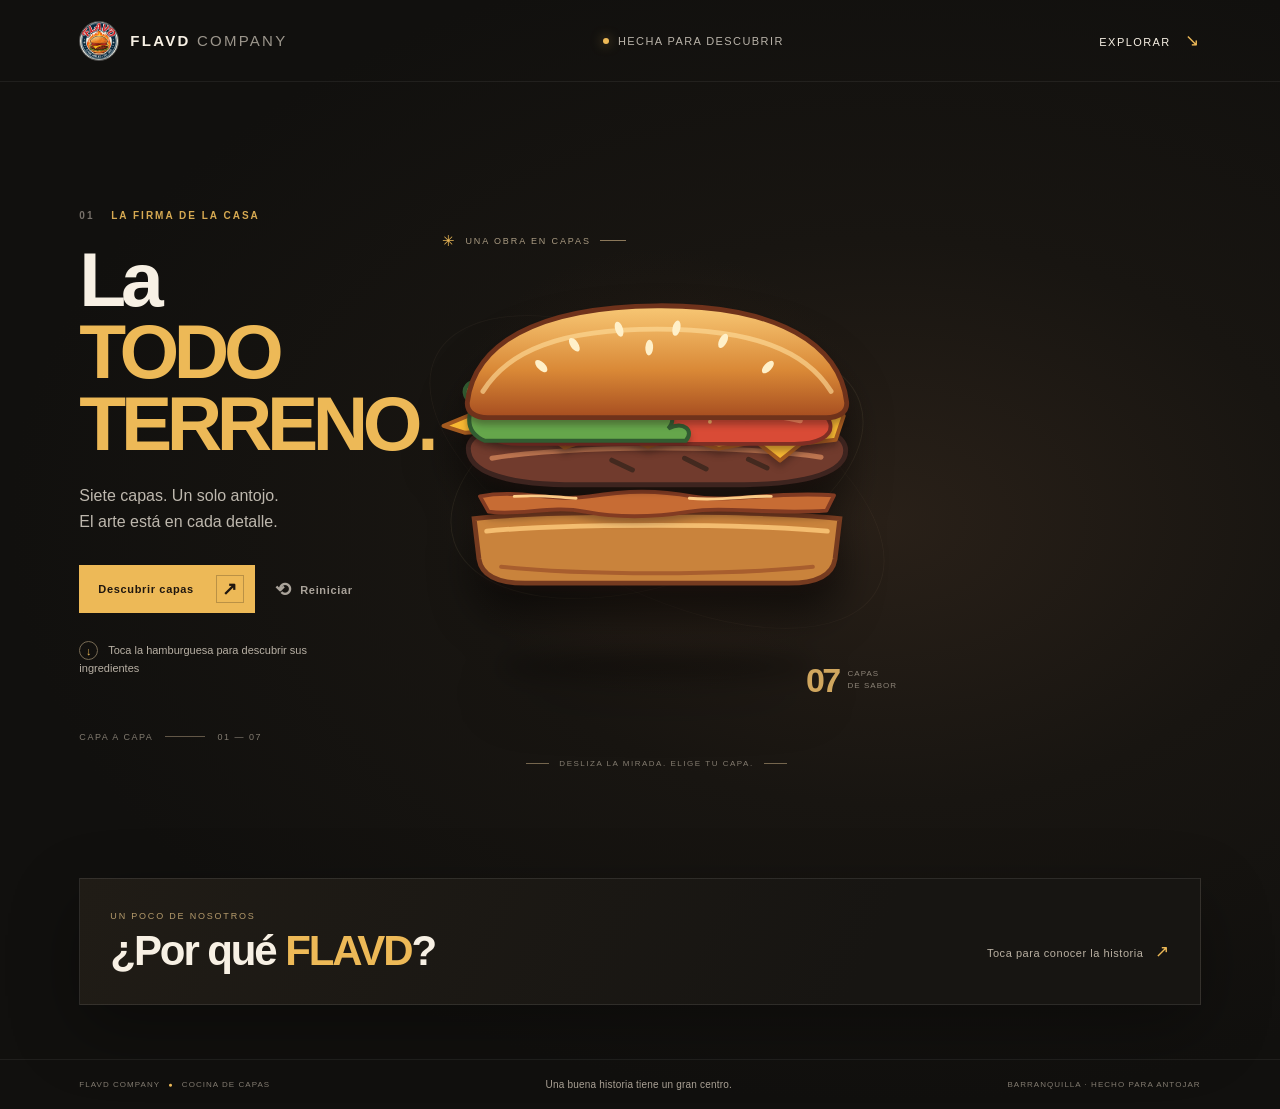
==== index.html @ 59d3747c "first commit" ====
<!doctype html>
<html lang="es">
<head>
  <meta charset="utf-8">
  <meta name="viewport" content="width=device-width, initial-scale=1">
  <meta name="theme-color" content="#11100e">
  <meta name="description" content="Descubre capa por capa La Todo Terreno de FLAVD Company.">
  <title>La Todo Terreno — FLAVD Company</title>
  <link rel="icon" type="image/svg+xml" href="assets/icons/favicon.svg">
  <link rel="stylesheet" href="css/styles.css">
  <script src="js/data.js" defer></script>
  <script src="js/app.js" defer></script>
</head>
<body>
  <header class="site-header">
    <a class="brand" href="./" aria-label="FLAVD Company, inicio"><img class="brand__logo" src="assets/images/logo-gaby.jpg" alt=""><span>FLAVD<span class="brand__light"> COMPANY</span></span></a>
    <div class="header-note"><span class="header-note__dot"></span> Hecha para descubrir</div>
    <a class="header-link" href="#experiencia">Explorar <span aria-hidden="true">↘</span></a>
  </header>

  <main id="experiencia" class="hero">
    <section class="hero__copy" aria-labelledby="hero-title">
      <p class="hero__eyebrow"><span>01</span> LA FIRMA DE LA CASA</p>
      <h1 class="hero__title" id="hero-title">La<br><em>TODO TERRENO.</em></h1>
      <p class="hero__description">Siete capas. Un solo antojo.<br>El arte está en cada detalle.</p>
      <div class="hero__actions">
        <button class="button button--primary" id="toggle-burger" type="button" aria-expanded="false" aria-controls="burger-visual">
          <span class="button__label">Descubrir capas</span><span class="button__icon" aria-hidden="true">↗</span>
        </button>
        <button class="button button--quiet" id="reset-burger" type="button"><span aria-hidden="true">⟲</span> Reiniciar</button>
      </div>
      <p class="interaction-hint" id="interaction-hint"><span class="hint-icon" aria-hidden="true">↓</span> Toca la hamburguesa para descubrir sus ingredientes</p>
      <div class="hero__index"><span>CAPA A CAPA</span><span class="hero__index-line"></span><span>01 — 07</span></div>
    </section>

    <section class="burger-stage" aria-label="Hamburguesa interactiva">
      <div class="stage-orbit stage-orbit--one"></div><div class="stage-orbit stage-orbit--two"></div>
      <div class="stage-label"><span class="stage-label__spark">✳</span> UNA OBRA EN CAPAS <span class="stage-label__rule"></span></div>
      <div class="burger" id="burger-visual" aria-label="La Todo Terreno, ilustración por capas">
        <button class="burger__ingredient burger__ingredient--top-bun" data-ingredient="top-bun" type="button" aria-label="Tapa de pan brioche" aria-pressed="false">
          <svg viewBox="0 0 420 124" role="img" aria-hidden="true"><defs><linearGradient id="bunTop" x2="0" y2="1"><stop stop-color="#f8c875"/><stop offset=".58" stop-color="#d98836"/><stop offset="1" stop-color="#a64d20"/></linearGradient></defs><path d="M15 106C22 48 83 8 210 7s188 41 195 99c1 11-9 16-21 16H36c-12 0-22-5-21-16Z" fill="url(#bunTop)" stroke="#6f321b" stroke-width="5"/><path d="M31 95c26-42 80-64 179-64s153 22 179 64" fill="none" stroke="#ffdd9b" stroke-opacity=".62" stroke-width="5" stroke-linecap="round"/><g fill="#fff0c9"><ellipse cx="125" cy="47" rx="4" ry="8" transform="rotate(-34 125 47)"/><ellipse cx="171" cy="31" rx="4" ry="8" transform="rotate(-18 171 31)"/><ellipse cx="230" cy="30" rx="4" ry="8" transform="rotate(13 230 30)"/><ellipse cx="278" cy="43" rx="4" ry="8" transform="rotate(27 278 43)"/><ellipse cx="91" cy="69" rx="4" ry="8" transform="rotate(-45 91 69)"/><ellipse cx="324" cy="70" rx="4" ry="8" transform="rotate(43 324 70)"/><ellipse cx="202" cy="50" rx="4" ry="8" transform="rotate(3 202 50)"/></g></svg>
        </button>
        <button class="burger__ingredient burger__ingredient--lettuce" data-ingredient="lettuce" type="button" aria-label="Lechuga" aria-pressed="false"><svg viewBox="0 0 420 66" aria-hidden="true"><path d="M27 39c-12-12 0-25 14-17 0-17 20-20 25-4 10-17 28-12 29 2 14-16 31-7 28 7 17-15 33-5 26 9 15-14 32-7 27 7 18-14 32-3 24 11 18-12 32-1 21 11 15-8 26 2 17 12H42c-12-5-17-13-15-25Z" fill="#65a64b" stroke="#315c31" stroke-width="4"/><path d="M41 42c65-7 130-7 195 0 50 5 93 4 139-2" fill="none" stroke="#b0d878" stroke-width="4" stroke-linecap="round"/></svg></button>
        <button class="burger__ingredient burger__ingredient--tomato" data-ingredient="tomato" type="button" aria-label="Tomate rojo" aria-pressed="false"><svg viewBox="0 0 420 60" aria-hidden="true"><path d="M30 35c4-20 61-27 180-27s176 7 180 27c3 14-15 21-37 21H67c-22 0-40-7-37-21Z" fill="#d94b36" stroke="#7f2e24" stroke-width="4"/><path d="M61 32c45-10 99-13 149-13s104 3 149 13" fill="none" stroke="#ff8c61" stroke-width="5" stroke-linecap="round"/><g fill="#f8b469"><circle cx="145" cy="32" r="2"/><circle cx="205" cy="28" r="2"/><circle cx="265" cy="33" r="2"/></g></svg></button>
        <button class="burger__ingredient burger__ingredient--cheese" data-ingredient="cheese" type="button" aria-label="Queso mozzarella" aria-pressed="false"><svg viewBox="0 0 420 65" aria-hidden="true"><path d="M22 15c58-9 112-9 171-3l23 17 22-18c63-5 116-3 160 5l-8 24-35 4-21 17-24-19-38 7-40-12-31 10-36-15-48 16-28-20-72 5-22-7Z" fill="#f7b832" stroke="#a45a1f" stroke-width="4" stroke-linejoin="round"/><path d="M41 19c72-7 121-5 157 1" fill="none" stroke="#ffe17b" stroke-width="4" stroke-linecap="round"/></svg></button>
        <button class="burger__ingredient burger__ingredient--patty" data-ingredient="patty" type="button" aria-label="Carne molida a la plancha" aria-pressed="false"><svg viewBox="0 0 420 78" aria-hidden="true"><path d="M18 36c0-18 39-29 105-30l181 1c63 1 98 12 98 31 0 22-37 34-103 35H116C53 72 18 59 18 36Z" fill="#713b2d" stroke="#3d241f" stroke-width="5"/><path d="M46 27c75-15 246-16 326 0M42 46c83-13 249-14 335-1" fill="none" stroke="#bd7550" stroke-width="5" stroke-linecap="round"/><path d="m142 17 24 13m39-15 23 13m42-9 22 13m-128 16 21 10m53-12 22 11m43-10 19 9" stroke="#43291f" stroke-width="5" stroke-linecap="round"/></svg></button>
        <button class="burger__ingredient burger__ingredient--sauce" data-ingredient="sauce" type="button" aria-label="Salsa especial de la casa" aria-pressed="false"><svg viewBox="0 0 420 37" aria-hidden="true"><path d="M24 13c42-8 76 6 115 0s70-7 108 0 89-6 149-1l-8 16c-64 4-107-5-144 1s-74 7-110 0-69 5-101 0Z" fill="#c76c34" stroke="#823b22" stroke-width="4" stroke-linejoin="round"/><path d="M60 13c30-2 45 1 65 2m119 0c34 3 61-3 86-2" fill="none" stroke="#ffd08a" stroke-width="3" stroke-linecap="round"/></svg></button>
        <button class="burger__ingredient burger__ingredient--bottom-bun" data-ingredient="bottom-bun" type="button" aria-label="Base de pan brioche" aria-pressed="false"><svg viewBox="0 0 420 83" aria-hidden="true"><path d="M20 9c77-9 300-9 380 0l-5 42c-3 19-23 25-48 25H73c-25 0-45-6-48-25Z" fill="#c9833c" stroke="#763b20" stroke-width="5"/><path d="M33 22c82-8 270-8 354 0" fill="none" stroke="#f4bd70" stroke-width="5" stroke-linecap="round"/><path d="M48 59c84 9 237 9 324 0" fill="none" stroke="#a85e2e" stroke-width="4" stroke-linecap="round"/></svg></button>
      </div>
      <div class="stage-caption"><span class="stage-caption__line"></span><span>DESLIZA LA MIRADA. ELIGE TU CAPA.</span><span class="stage-caption__line"></span></div>
      <div class="layer-count"><span class="layer-count__number">07</span><span>CAPAS<br>DE SABOR</span></div>
    </section>

    <aside class="ingredient-panel" id="ingredient-panel" aria-labelledby="panel-title" aria-live="polite" hidden>
      <div class="ingredient-panel__top"><span class="ingredient-panel__tag"><span></span> DETALLE DE CAPA</span><button class="ingredient-panel__close" id="close-panel" type="button" aria-label="Cerrar ficha">×</button></div>
      <p class="ingredient-panel__number" id="panel-number">01 / 07</p>
      <h2 class="ingredient-panel__title" id="panel-title"></h2>
      <p class="ingredient-panel__description" id="panel-description"></p>
      <dl class="ingredient-panel__details"><div><dt>Sabor</dt><dd id="panel-flavor"></dd></div><div><dt>Textura</dt><dd id="panel-texture"></dd></div><div><dt>Su papel</dt><dd id="panel-role"></dd></div></dl>
      <div class="ingredient-panel__fact"><span class="fact-star" aria-hidden="true">✳</span><p id="panel-fact"></p></div>
    </aside>
  </main>
  <section class="brand-story" aria-labelledby="brand-story-title">
    <details class="brand-story__card">
      <summary class="brand-story__summary">
        <span class="brand-story__eyebrow">UN POCO DE NOSOTROS</span>
        <span class="brand-story__question" id="brand-story-title">¿Por qué <em>FLAVD</em>?</span>
        <span class="brand-story__teaser">Toca para conocer la historia <span aria-hidden="true">↗</span></span>
      </summary>
      <div class="brand-story__content">
        <div class="brand-story__intro">
          <p class="brand-story__stamp">F · L · A · V · D</p>
          <h2>Un nombre hecho<br><em>por nosotros.</em></h2>
          <p>FLAVD reúne las iniciales de quienes pusimos manos, ideas y corazón en este proyecto. Hecho con amor y entusiasmo, capa a capa.</p>
        </div>
        <ol class="brand-story__members" aria-label="Integrantes de FLAVD">
          <!-- Reemplaza “Nombre del integrante” por el nombre de cada persona. -->
          <li><span class="brand-story__initial">F</span><span class="brand-story__member-name">Fonseca Valery</span></li>
          <li><span class="brand-story__initial">L</span><span class="brand-story__member-name">Lanza Juliana</span></li>
          <li><span class="brand-story__initial">A</span><span class="brand-story__member-name">Andrade Gabriela</span></li>
          <li><span class="brand-story__initial">V</span><span class="brand-story__member-name">Vitola Valerie</span></li>
          <li><span class="brand-story__initial">D</span><span class="brand-story__member-name">De la Rosa Daniela</span></li>
        </ol>
      </div>
    </details>
  </section>
  <footer class="site-footer"><span>FLAVD COMPANY <span class="footer-dot">●</span> COCINA DE CAPAS</span><span>Una buena historia tiene un gran centro.</span><span>BARRANQUILLA · HECHO PARA ANTOJAR</span></footer>
</body>
</html>
---- css/styles.css ----
:root {
  color-scheme:dark;
  --ink:#f7f0e4;
  --muted:#a7a098;
  --gold:#edb957;
  --orange:#dc713e;
  --bg:#11100e;
  --panel:#1a1916;
  --line:#34312c;
  --sans:'DM Sans',Arial,sans-serif;
  --display:'Manrope','Arial Black',sans-serif;
  --shadow:0 24px 70px #0008
}
* {
  box-sizing:border-box
}
html {
  scroll-behavior:smooth
}
body {
  margin:0;
  min-width:320px;
  background:radial-gradient(ellipse at 69% 47%,#292018 0,#181511 34%,var(--bg) 70%);
  color:var(--ink);
  font-family:var(--sans);
  min-height:100vh;
  overflow-x:hidden
}
.site-header {
  height:82px;
  padding:0 6.2vw;
  display:flex;
  align-items:center;
  justify-content:space-between;
  border-bottom:1px solid #ffffff10;
  position:relative;
  z-index:4
}
.brand {
  display:flex;
  align-items:center;
  gap:11px;
  color:var(--ink);
  font:800 15px var(--display);
  letter-spacing:.15em;
  text-decoration:none
}
.brand__logo {
  display:block;
  flex:0 0 40px;
  width:40px;
  height:40px;
  object-fit:cover;
  border:1px solid #fff4;
  border-radius:50%
}
.brand__light {
  color:#9c968c;
  font-weight:500
}
.header-note,.header-link {
  font-size:11px;
  letter-spacing:.13em;
  text-transform:uppercase;
  color:#b9b3a9
}
.header-note {
  display:flex;
  align-items:center;
  gap:9px
}
.header-note__dot,.ingredient-panel__tag span {
  width:6px;
  height:6px;
  background:var(--gold);
  border-radius:50%;
  box-shadow:0 0 12px #edb95799
}
.header-link {
  color:var(--ink);
  text-decoration:none
}
.header-link span {
  color:var(--gold);
  font-size:17px;
  margin-left:10px
}
.hero {
  min-height:calc(100vh - 132px);
  max-width:1600px;
  margin:auto;
  padding:36px 6.2vw 24px;
  display:grid;
  grid-template-columns:minmax(260px,.83fr) minmax(430px,1.45fr) minmax(260px,.72fr);
  align-items:center;
  gap:2.2vw;
  position:relative
}
.hero__copy {
  z-index:2;
  padding:8px 0 0
}
.hero__eyebrow {
  font-size:10px;
  letter-spacing:.2em;
  color:#d6a952;
  margin:0 0 22px;
  font-weight:700
}
.hero__eyebrow span {
  color:#77716a;
  margin-right:12px
}
.hero__title {
  font:800 clamp(58px,6vw,95px)/.94 var(--display);
  letter-spacing:-.07em;
  margin:0 0 23px
}
.hero__title em {
  font-style:normal;
  color:var(--gold)
}
.hero__description {
  font-size:16px;
  line-height:1.65;
  color:#beb8ae;
  margin:0 0 30px
}
.hero__actions {
  display:flex;
  align-items:center;
  gap:20px;
  flex-wrap:wrap
}
.button {
  border:0;
  cursor:pointer;
  font:700 11px var(--sans);
  letter-spacing:.06em
}
.button--primary {
  height:48px;
  padding:0 11px 0 19px;
  background:var(--gold);
  color:#20170f;
  display:flex;
  align-items:center;
  gap:22px;
  transition:background .2s,transform .2s
}
.button--primary:hover {
  background:#ffd17a;
  transform:translateY(-2px)
}
.button__icon {
  font-size:18px;
  width:28px;
  height:28px;
  border:1px solid #30241644;
  display:grid;
  place-items:center
}
.button--quiet {
  background:transparent;
  color:#aaa39a;
  padding:12px 0
}
.button--quiet span {
  font-size:19px;
  vertical-align:-2px;
  margin-right:5px
}
.button:focus-visible,.burger__ingredient:focus-visible,.ingredient-panel__close:focus-visible {
  outline:2px solid white;
  outline-offset:4px
}
.interaction-hint {
  font-size:11px;
  line-height:1.5;
  color:#b8b0a4;
  margin:28px 0 0;
  max-width:260px
}
.hint-icon {
  display:inline-grid;
  place-items:center;
  border:1px solid #776a54;
  border-radius:50%;
  width:19px;
  height:19px;
  color:var(--gold);
  margin-right:7px
}
.hero__index {
  margin-top:55px;
  display:flex;
  align-items:center;
  gap:12px;
  font-size:9px;
  letter-spacing:.17em;
  color:#827b70
}
.hero__index-line {
  height:1px;
  width:40px;
  background:#625747
}
.burger-stage {
  height:min(650px,74vh);
  min-height:450px;
  position:relative;
  display:flex;
  justify-content:center;
  align-items:center;
  isolation:isolate
}
.burger-stage:before {
  content:"";
  position:absolute;
  width:min(35vw,490px);
  height:min(35vw,490px);
  min-width:300px;
  min-height:300px;
  border-radius:50%;
  background:radial-gradient(circle,#5d321d55 0,#3c281a24 46%,transparent 71%);
  z-index:-1
}
.stage-orbit {
  position:absolute;
  border:1px solid #efd5a015;
  border-radius:50%;
  width:430px;
  height:430px;
  transform:rotate(-19deg) scaleY(.52)
}
.stage-orbit--two {
  width:500px;
  height:500px;
  transform:rotate(28deg) scaleY(.47);
  border-color:#efd5a00c
}
.stage-label {
  position:absolute;
  top:13%;
  left:8%;
  font-size:9px;
  letter-spacing:.21em;
  color:#a99a81;
  display:flex;
  align-items:center;
  gap:9px
}
.stage-label__spark {
  font-size:15px;
  color:var(--gold)
}
.stage-label__rule {
  width:26px;
  height:1px;
  background:#8b785a
}
.burger {
  width:min(100%,430px);
  height:432px;
  position:relative;
  display:flex;
  flex-direction:column;
  align-items:center;
  justify-content:flex-end;
  padding-bottom:35px;
  filter:drop-shadow(0 28px 20px #0008);
  transition:filter .5s
}
.burger:after {
  content:"";
  position:absolute;
  bottom:15px;
  width:76%;
  height:15px;
  background:#0008;
  filter:blur(12px);
  border-radius:50%;
  z-index:-1
}
.burger__ingredient {
  position:absolute;
  left:50%;
  display:block;
  padding:0;
  border:0;
  background:none;
  cursor:pointer;
  transform:translate(-50%,0);
  transition:transform .72s cubic-bezier(.2,.75,.18,1),filter .3s,opacity .5s;
  filter:drop-shadow(0 5px 3px #20130f55);
  z-index:1
}
.burger__ingredient svg {
  display:block;
  width:100%;
  height:auto;
  overflow:visible
}
.burger__ingredient:hover {
  filter:drop-shadow(0 8px 5px #0008) brightness(1.12)
}
.burger__ingredient--selected {
  filter:drop-shadow(0 0 10px #ffd878) brightness(1.1)!important;
  z-index:3
}
.burger__ingredient--top-bun {
  width:95%;
  bottom:268px;
  z-index:8
}
.burger__ingredient--lettuce {
  width:100%;
  bottom:258px;
  z-index:7
}
.burger__ingredient--tomato {
  width:94%;
  bottom:240px;
  z-index:6
}
.burger__ingredient--cheese {
  width:97%;
  bottom:223px;
  z-index:5
}
.burger__ingredient--patty {
  width:96%;
  bottom:198px;
  z-index:4
}
.burger__ingredient--sauce {
  width:93%;
  bottom:169px;
  z-index:2
}
.burger__ingredient--bottom-bun {
  width:94%;
  bottom:98px;
  z-index:1
}
.burger--exploded .burger__ingredient--top-bun {
  transform:translate(-50%,-106px) rotate(-3deg);
  transition-delay:0ms
}
.burger--exploded .burger__ingredient--lettuce {
  transform:translate(-50%,-41px) rotate(2deg);
  transition-delay:55ms
}
.burger--exploded .burger__ingredient--tomato {
  transform:translate(-50%,10px) rotate(-1deg);
  transition-delay:110ms
}
.burger--exploded .burger__ingredient--cheese {
  transform:translate(-50%,67px) rotate(2deg);
  transition-delay:165ms
}
.burger--exploded .burger__ingredient--patty {
  transform:translate(-50%,128px) rotate(-1deg);
  transition-delay:220ms
}
.burger--exploded .burger__ingredient--sauce {
  transform:translate(-50%,147px) rotate(-1deg);
  transition-delay:275ms
}
.burger--exploded .burger__ingredient--bottom-bun {
  transform:translate(-50%,172px) rotate(2deg);
  transition-delay:330ms
}
.stage-caption {
  position:absolute;
  bottom:4.5%;
  display:flex;
  align-items:center;
  gap:10px;
  color:#847c70;
  font-size:8px;
  letter-spacing:.19em;
  white-space:nowrap
}
.stage-caption__line {
  height:1px;
  width:23px;
  background:#75664e
}
.layer-count {
  position:absolute;
  right:3%;
  bottom:15%;
  display:flex;
  align-items:center;
  gap:9px;
  color:#8c8377;
  font-size:8px;
  line-height:1.5;
  letter-spacing:.13em
}
.burger-stage--exploded .stage-label,.burger-stage--exploded .layer-count {
  opacity:0;
  visibility:hidden
}
.layer-count__number {
  font:600 34px var(--display);
  color:#d0a65e;
  letter-spacing:-.08em
}
.ingredient-panel {
  align-self:center;
  position:relative;
  z-index:3;
  background:linear-gradient(145deg,#24211c,#181714);
  border:1px solid #ffffff12;
  padding:22px 20px 20px;
  box-shadow:var(--shadow);
  animation:panel-in .35s ease-out;
  min-width:0
}
.ingredient-panel[hidden] {
  display:none
}
.ingredient-panel__top {
  display:flex;
  align-items:center;
  justify-content:space-between
}
.ingredient-panel__tag {
  display:flex;
  align-items:center;
  gap:8px;
  font-size:8px;
  letter-spacing:.16em;
  color:#aaa08e
}
.ingredient-panel__close {
  width:30px;
  height:30px;
  border:1px solid #ffffff1c;
  background:transparent;
  color:#d2c8b8;
  font-size:21px;
  line-height:1;
  cursor:pointer
}
.ingredient-panel__number {
  font-size:9px;
  letter-spacing:.16em;
  color:#a48b5e;
  margin:22px 0 8px
}
.ingredient-panel__title {
  font:700 clamp(20px,1.8vw,27px)/1.15 var(--display);
  letter-spacing:-.04em;
  margin:0 0 10px
}
.ingredient-panel__description {
  font-size:11px;
  line-height:1.7;
  color:#bcb4a8;
  margin:0 0 19px
}
.ingredient-panel__details {
  margin:0
}
.ingredient-panel__details div {
  padding:10px 0;
  border-top:1px solid #ffffff12
}
.ingredient-panel__details dt {
  font-size:8px;
  letter-spacing:.15em;
  text-transform:uppercase;
  color:#d8ae61;
  margin-bottom:5px
}
.ingredient-panel__details dd {
  font-size:10px;
  line-height:1.55;
  color:#d0c9be;
  margin:0
}
.ingredient-panel__fact {
  display:flex;
  gap:10px;
  align-items:flex-start;
  padding:12px 11px;
  background:#edb9570b;
  margin-top:14px
}
.fact-star {
  color:var(--gold);
  font-size:13px
}
.ingredient-panel__fact p {
  font-size:9px;
  line-height:1.6;
  color:#c2b6a3;
  margin:0
}
.site-footer {
  min-height:50px;
  padding:0 6.2vw;
  border-top:1px solid #ffffff10;
  display:flex;
  align-items:center;
  justify-content:space-between;
  color:#827b70;
  font-size:8px;
  letter-spacing:.13em
}
.brand-story {
  padding:28px 6.2vw 54px;
  max-width:1600px;
  margin:0 auto
}
.brand-story__card {
  border:1px solid #ffffff18;
  background:linear-gradient(115deg,#201c16,#171512 70%);
  box-shadow:0 24px 70px #0005;
  overflow:hidden
}
.brand-story__summary {
  min-height:125px;
  padding:24px 30px;
  display:grid;
  grid-template-columns:1fr auto;
  align-content:center;
  cursor:pointer;
  list-style:none;
  position:relative
}
.brand-story__summary::-webkit-details-marker {display:none}
.brand-story__summary:focus-visible {outline:2px solid var(--gold);outline-offset:-4px}
.brand-story__eyebrow {font-size:9px;letter-spacing:.2em;color:#b49a6b;grid-column:1/-1;margin-bottom:9px}
.brand-story__question {font:800 clamp(26px,4vw,42px)/1 var(--display);letter-spacing:-.05em}
.brand-story__question em,.brand-story__intro h2 em {font-style:normal;color:var(--gold)}
.brand-story__teaser {align-self:center;color:#b9b0a2;font-size:11px;letter-spacing:.05em}
.brand-story__teaser span {color:var(--gold);font-size:17px;margin-left:8px;display:inline-block;transition:transform .25s}
.brand-story__card[open] .brand-story__teaser span {transform:rotate(45deg)}
.brand-story__content {border-top:1px solid #ffffff12;padding:36px 30px 40px;display:grid;grid-template-columns:minmax(220px,.85fr) minmax(300px,1.15fr);gap:8vw;animation:panel-in .35s ease-out}
.brand-story__intro {max-width:390px}
.brand-story__stamp {font-size:9px;letter-spacing:.23em;color:#a28e6c;margin:0 0 18px}
.brand-story__intro h2 {font:800 clamp(30px,4vw,48px)/.98 var(--display);letter-spacing:-.06em;margin:0 0 18px}
.brand-story__intro>p:last-child {font-size:13px;line-height:1.8;color:#bdb4a6;margin:0}
.brand-story__members {list-style:none;padding:0;margin:0;display:grid;grid-template-columns:1fr 1fr;gap:10px}
.brand-story__members li {min-height:78px;padding:10px 14px;display:flex;align-items:center;gap:14px;background:#ffffff06;border:1px solid #ffffff0c}
.brand-story__initial {font:800 37px/.9 var(--display);letter-spacing:-.08em;color:var(--gold);min-width:32px}
.brand-story__member-name {font-size:12px;color:#e8dfd0}
.brand-story__members li:last-child {grid-column:1/-1}
.site-footer>span:nth-child(2) {
  font-family:var(--display);
  font-size:10px;
  letter-spacing:.02em;
  color:#aaa195
}
.footer-dot {
  color:var(--gold);
  font-size:7px;
  margin:0 5px
}
@keyframes panel-in {
  from {
  opacity:0;
  transform:translateY(8px)
}
to {
  opacity:1;
  transform:translateY(0)
}

}
@media(max-width:1150px) {
  .hero {
  grid-template-columns:minmax(230px,.8fr) minmax(380px,1.3fr);
  gap:1vw
}
.ingredient-panel {
  position:absolute;
  right:5vw;
  top:50%;
  transform:translateY(-50%);
  width:270px
}
.burger-stage {
  grid-column:2;
  grid-row:1
}
.hero__copy {
  grid-column:1;
  grid-row:1
}
.hero__title {
  font-size:clamp(58px,7vw,82px)
}
.layer-count {
  right:0
}
.burger-stage:has(.burger--exploded) .layer-count {
  opacity:.3
}

}
@media(max-width:720px) {
  .site-header {
  height:64px;
  padding:0 20px
}
.brand {
  gap:7px;
  font-size:12px;
  letter-spacing:.1em
}
.brand__logo {
  flex-basis:34px;
  width:34px;
  height:34px
}
.header-note {
  display:none
}
.hero {
  min-height:auto;
  padding:27px 20px 20px;
  display:flex;
  flex-direction:column;
  align-items:stretch;
  gap:0
}
.hero__copy {
  display:block;
  padding:0
}
.hero__eyebrow {
  grid-column:1/-1;
  margin-bottom:11px;
  font-size:9px
}
.hero__title {
  font-size:clamp(53px,13vw,72px);
  margin:0 0 7px
}
.hero__description {
  font-size:12px;
  margin:0 0 13px
}
.hero__actions {
  grid-column:1/-1;
  grid-row:3;
  gap:18px
}
.button--primary {
  height:44px
}
.button--quiet {
  font-size:10px
}
.interaction-hint {
  grid-row:4;
  grid-column:1/-1;
  margin:11px 0 0;
  max-width:none;
  font-size:10px
}
.hero__index {
  display:none
}
.burger-stage {
  height:clamp(410px,112vw,500px);
  min-height:410px;
  order:2;
  margin-top:0;
  transition:height .72s cubic-bezier(.2,.75,.18,1);
  overflow:hidden
}
.burger-stage--exploded {
  height:560px
}
.burger-stage--exploded .layer-count {
  opacity:0;
  visibility:hidden
}
.burger-stage--exploded .stage-label {
  visibility:hidden
}
.burger-stage--exploded .stage-label {
  top:2%
}
.burger-stage:before {
  width:340px;
  height:340px;
  min-width:0;
  min-height:0
}
.stage-orbit {
  width:min(350px,calc(100vw - 32px));
  height:min(350px,calc(100vw - 32px))
}
.stage-orbit--two {
  width:min(400px,calc(100vw - 24px));
  height:min(400px,calc(100vw - 24px))
}
.stage-label {
  top:5%;
  left:3%;
  font-size:8px
}
.burger {
  width:min(100%,385px);
  height:390px;
  padding-bottom:26px;
  transform:scale(.88);
  transform-origin:center
}
.burger__ingredient--top-bun {
  bottom:244px
}
.burger__ingredient--lettuce {
  bottom:234px
}
.burger__ingredient--tomato {
  bottom:217px
}
.burger__ingredient--cheese {
  bottom:201px
}
.burger__ingredient--patty {
  bottom:178px
}
.burger__ingredient--sauce {
  bottom:150px
}
.burger__ingredient--bottom-bun {
  bottom:88px
}
.burger--exploded .burger__ingredient--top-bun {
  transform:translate(-50%,-72px) rotate(-3deg);
  transition-delay:0ms
}
.burger--exploded .burger__ingredient--lettuce {
  transform:translate(-50%,-17px) rotate(2deg);
  transition-delay:45ms
}
.burger--exploded .burger__ingredient--tomato {
  transform:translate(-50%,28px) rotate(-1deg);
  transition-delay:90ms
}
.burger--exploded .burger__ingredient--cheese {
  transform:translate(-50%,76px) rotate(2deg);
  transition-delay:135ms
}
.burger--exploded .burger__ingredient--patty {
  transform:translate(-50%,130px) rotate(-1deg);
  transition-delay:180ms
}
.burger--exploded .burger__ingredient--sauce {
  transform:translate(-50%,144px) rotate(-1deg);
  transition-delay:225ms
}
.burger--exploded .burger__ingredient--bottom-bun {
  transform:translate(-50%,169px) rotate(2deg);
  transition-delay:270ms
}
.stage-caption {
  bottom:2%;
  font-size:7px
}
.layer-count {
  right:2%;
  bottom:9%
}
.ingredient-panel {
  position:fixed;
  z-index:8;
  left:12px;
  right:12px;
  top:auto;
  bottom:12px;
  transform:none;
  width:auto;
  max-height:57vh;
  overflow:auto;
  padding:18px 18px 16px;
  background:#201e1a;
  box-shadow:0 6px 40px #000c
}
.ingredient-panel__number {
  margin-top:12px
}
.ingredient-panel__description {
  margin-bottom:10px
}
.ingredient-panel__details {
  display:grid;
  grid-template-columns:1fr 1fr;
  column-gap:14px
}
.ingredient-panel__details div:nth-child(3) {
  grid-column:1/-1
}
.ingredient-panel__details div {
  padding:8px 0
}
.ingredient-panel__fact {
  margin-top:9px;
  padding:9px
}
.site-footer {
  padding:12px 20px;
  min-height:56px;
  gap:7px;
  flex-wrap:wrap;
  font-size:7px
}
.site-footer>span:nth-child(2) {
  display:none
}
.brand-story {padding:24px 20px 34px}
.brand-story__summary {min-height:110px;padding:20px}
.brand-story__teaser {font-size:9px}
.brand-story__content {padding:24px 20px;grid-template-columns:1fr;gap:24px}
.brand-story__members {gap:8px}
.brand-story__members li {min-height:68px;padding:9px}
.brand-story__member-name {font-size:11px}

}
@media(max-width:380px) {
  .hero {
  padding-left:16px;
  padding-right:16px
}
.hero__title {
  font-size:54px
}
.hero__description {
  font-size:11px
}
.burger-stage {
  height:390px;
  min-height:390px;
  margin-left:0;
  margin-right:0
}
.burger-stage--exploded {
  height:580px
}
.burger {
  transform:scale(.79)
}
.stage-orbit {
  width:min(305px,calc(100vw - 24px));
  height:min(305px,calc(100vw - 24px))
}
.stage-orbit--two {
  width:min(350px,calc(100vw - 24px));
  height:min(350px,calc(100vw - 24px))
}
.stage-label {
  font-size:7px
}
.layer-count {
  bottom:7%;
  right:0
}
.layer-count__number {
  font-size:29px
}
.stage-caption {
  font-size:6px;
  letter-spacing:.13em;
  gap:6px
}
.stage-caption__line {
  width:15px
}
.brand-story__summary {grid-template-columns:1fr;gap:10px}
.brand-story__eyebrow {grid-column:auto;margin:0}
.brand-story__teaser {justify-self:start}
.brand-story__members {grid-template-columns:1fr}
.brand-story__members li:last-child {grid-column:auto}

}
@media(prefers-reduced-motion:reduce) {
  *,*::before,*::after {
  scroll-behavior:auto!important;
  animation-duration:.01ms!important;
  animation-iteration-count:1!important;
  transition-duration:.01ms!important;
  transition-delay:0ms!important
}

}
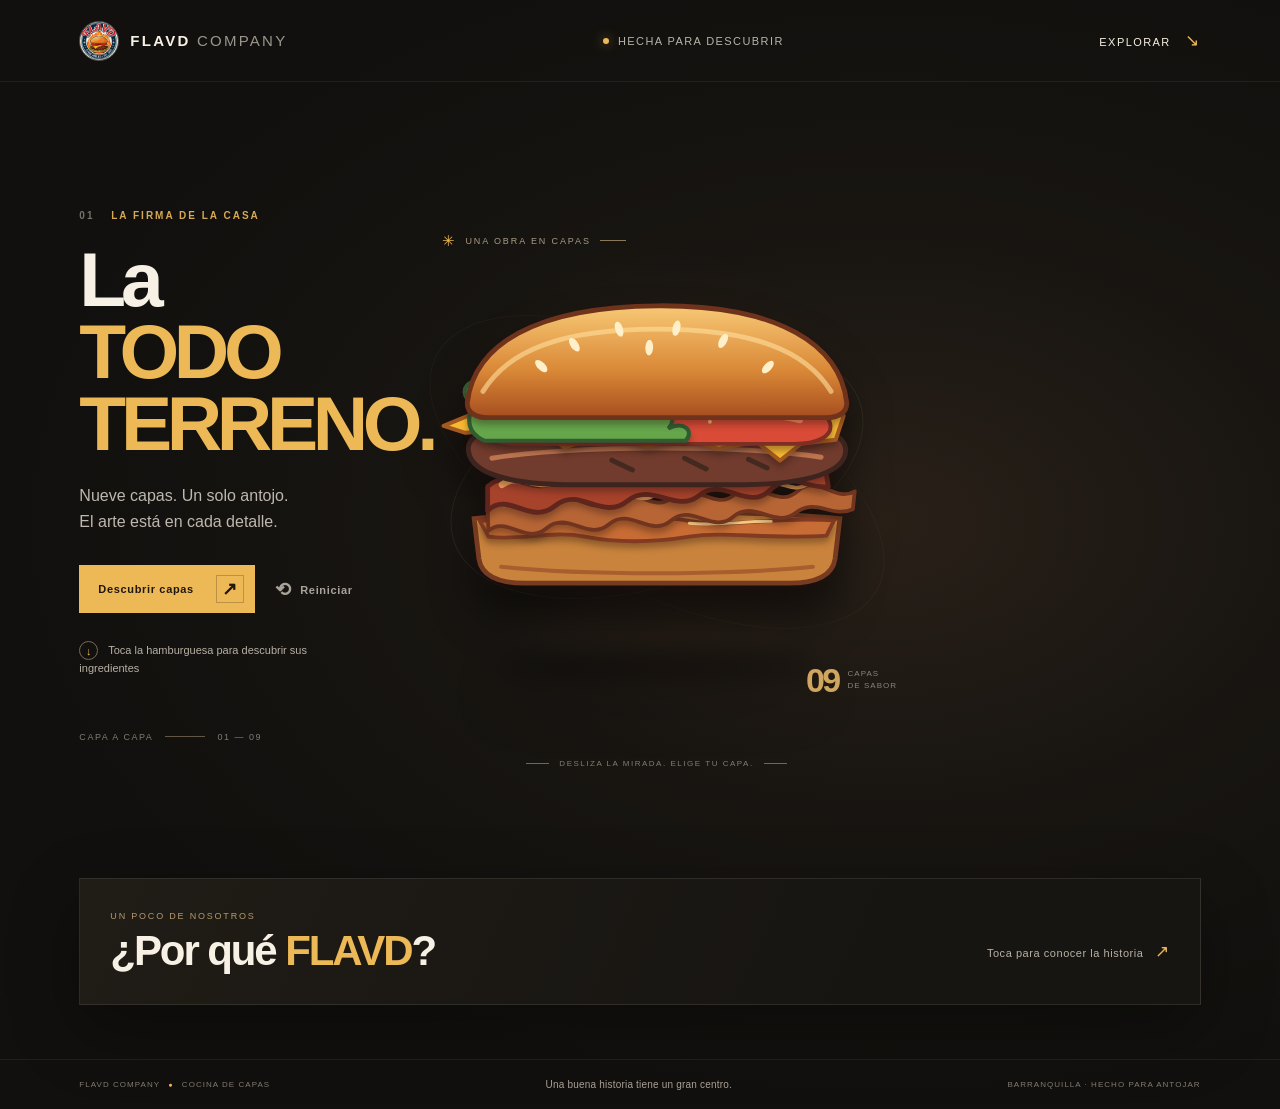
==== commit 171e5fba: "actualizar proyecto" ====
--- a/index.html
+++ b/index.html
@@ -22,7 +22,7 @@
     <section class="hero__copy" aria-labelledby="hero-title">
       <p class="hero__eyebrow"><span>01</span> LA FIRMA DE LA CASA</p>
       <h1 class="hero__title" id="hero-title">La<br><em>TODO TERRENO.</em></h1>
-      <p class="hero__description">Siete capas. Un solo antojo.<br>El arte está en cada detalle.</p>
+      <p class="hero__description">Nueve capas. Un solo antojo.<br>El arte está en cada detalle.</p>
       <div class="hero__actions">
         <button class="button button--primary" id="toggle-burger" type="button" aria-expanded="false" aria-controls="burger-visual">
           <span class="button__label">Descubrir capas</span><span class="button__icon" aria-hidden="true">↗</span>
@@ -30,7 +30,7 @@
         <button class="button button--quiet" id="reset-burger" type="button"><span aria-hidden="true">⟲</span> Reiniciar</button>
       </div>
       <p class="interaction-hint" id="interaction-hint"><span class="hint-icon" aria-hidden="true">↓</span> Toca la hamburguesa para descubrir sus ingredientes</p>
-      <div class="hero__index"><span>CAPA A CAPA</span><span class="hero__index-line"></span><span>01 — 07</span></div>
+      <div class="hero__index"><span>CAPA A CAPA</span><span class="hero__index-line"></span><span>01 — 09</span></div>
     </section>
 
     <section class="burger-stage" aria-label="Hamburguesa interactiva">
@@ -44,16 +44,18 @@
         <button class="burger__ingredient burger__ingredient--tomato" data-ingredient="tomato" type="button" aria-label="Tomate rojo" aria-pressed="false"><svg viewBox="0 0 420 60" aria-hidden="true"><path d="M30 35c4-20 61-27 180-27s176 7 180 27c3 14-15 21-37 21H67c-22 0-40-7-37-21Z" fill="#d94b36" stroke="#7f2e24" stroke-width="4"/><path d="M61 32c45-10 99-13 149-13s104 3 149 13" fill="none" stroke="#ff8c61" stroke-width="5" stroke-linecap="round"/><g fill="#f8b469"><circle cx="145" cy="32" r="2"/><circle cx="205" cy="28" r="2"/><circle cx="265" cy="33" r="2"/></g></svg></button>
         <button class="burger__ingredient burger__ingredient--cheese" data-ingredient="cheese" type="button" aria-label="Queso mozzarella" aria-pressed="false"><svg viewBox="0 0 420 65" aria-hidden="true"><path d="M22 15c58-9 112-9 171-3l23 17 22-18c63-5 116-3 160 5l-8 24-35 4-21 17-24-19-38 7-40-12-31 10-36-15-48 16-28-20-72 5-22-7Z" fill="#f7b832" stroke="#a45a1f" stroke-width="4" stroke-linejoin="round"/><path d="M41 19c72-7 121-5 157 1" fill="none" stroke="#ffe17b" stroke-width="4" stroke-linecap="round"/></svg></button>
         <button class="burger__ingredient burger__ingredient--patty" data-ingredient="patty" type="button" aria-label="Carne molida a la plancha" aria-pressed="false"><svg viewBox="0 0 420 78" aria-hidden="true"><path d="M18 36c0-18 39-29 105-30l181 1c63 1 98 12 98 31 0 22-37 34-103 35H116C53 72 18 59 18 36Z" fill="#713b2d" stroke="#3d241f" stroke-width="5"/><path d="M46 27c75-15 246-16 326 0M42 46c83-13 249-14 335-1" fill="none" stroke="#bd7550" stroke-width="5" stroke-linecap="round"/><path d="m142 17 24 13m39-15 23 13m42-9 22 13m-128 16 21 10m53-12 22 11m43-10 19 9" stroke="#43291f" stroke-width="5" stroke-linecap="round"/></svg></button>
+        <button class="burger__ingredient burger__ingredient--bacon" data-ingredient="bacon" type="button" aria-label="Tocineta crujiente" aria-pressed="false"><svg viewBox="0 0 420 58" aria-hidden="true"><path d="M34 37c24-23 48 14 73-8s48 17 73-5 49 16 74-5 48 18 73-4 40 7 58 2l3 20c-25 3-38-18-61 4s-48-15-73 5-49-15-75 6-49-16-75 5-48-16-70 5Z" fill="#a7422b" stroke="#60251c" stroke-width="5" stroke-linejoin="round"/><path d="M49 35c20-15 40 10 60-7s40 12 61-5 40 12 61-4 40 14 61-4 39 11 59-3" fill="none" stroke="#f0a05a" stroke-width="7" stroke-linecap="round"/></svg></button>
+        <button class="burger__ingredient burger__ingredient--onion" data-ingredient="onion" type="button" aria-label="Cebolla caramelizada" aria-pressed="false"><svg viewBox="0 0 420 48" aria-hidden="true"><path d="M30 27c22-22 43 18 65-3s44 17 66-3 44 17 66-3 44 17 66-3 44 17 66-3 39 13 61 0l-2 19c-23 10-39-13-61 4s-44-15-66 4-44-15-66 4-44-15-66 4-44-15-66 4-43-14-62 3Z" fill="#b76535" stroke="#71351f" stroke-width="4" stroke-linejoin="round"/><path d="M48 27c19-12 34 10 53-4s36 10 54-4 36 10 54-4 36 10 54-4 36 10 54-4 35 10 54-3" fill="none" stroke="#e9a25a" stroke-width="4" stroke-linecap="round"/></svg></button>
         <button class="burger__ingredient burger__ingredient--sauce" data-ingredient="sauce" type="button" aria-label="Salsa especial de la casa" aria-pressed="false"><svg viewBox="0 0 420 37" aria-hidden="true"><path d="M24 13c42-8 76 6 115 0s70-7 108 0 89-6 149-1l-8 16c-64 4-107-5-144 1s-74 7-110 0-69 5-101 0Z" fill="#c76c34" stroke="#823b22" stroke-width="4" stroke-linejoin="round"/><path d="M60 13c30-2 45 1 65 2m119 0c34 3 61-3 86-2" fill="none" stroke="#ffd08a" stroke-width="3" stroke-linecap="round"/></svg></button>
         <button class="burger__ingredient burger__ingredient--bottom-bun" data-ingredient="bottom-bun" type="button" aria-label="Base de pan brioche" aria-pressed="false"><svg viewBox="0 0 420 83" aria-hidden="true"><path d="M20 9c77-9 300-9 380 0l-5 42c-3 19-23 25-48 25H73c-25 0-45-6-48-25Z" fill="#c9833c" stroke="#763b20" stroke-width="5"/><path d="M33 22c82-8 270-8 354 0" fill="none" stroke="#f4bd70" stroke-width="5" stroke-linecap="round"/><path d="M48 59c84 9 237 9 324 0" fill="none" stroke="#a85e2e" stroke-width="4" stroke-linecap="round"/></svg></button>
       </div>
       <div class="stage-caption"><span class="stage-caption__line"></span><span>DESLIZA LA MIRADA. ELIGE TU CAPA.</span><span class="stage-caption__line"></span></div>
-      <div class="layer-count"><span class="layer-count__number">07</span><span>CAPAS<br>DE SABOR</span></div>
+      <div class="layer-count"><span class="layer-count__number">09</span><span>CAPAS<br>DE SABOR</span></div>
     </section>
 
     <aside class="ingredient-panel" id="ingredient-panel" aria-labelledby="panel-title" aria-live="polite" hidden>
       <div class="ingredient-panel__top"><span class="ingredient-panel__tag"><span></span> DETALLE DE CAPA</span><button class="ingredient-panel__close" id="close-panel" type="button" aria-label="Cerrar ficha">×</button></div>
-      <p class="ingredient-panel__number" id="panel-number">01 / 07</p>
+      <p class="ingredient-panel__number" id="panel-number">01 / 09</p>
       <h2 class="ingredient-panel__title" id="panel-title"></h2>
       <p class="ingredient-panel__description" id="panel-description"></p>
       <dl class="ingredient-panel__details"><div><dt>Sabor</dt><dd id="panel-flavor"></dd></div><div><dt>Textura</dt><dd id="panel-texture"></dd></div><div><dt>Su papel</dt><dd id="panel-role"></dd></div></dl>
--- a/css/styles.css
+++ b/css/styles.css
@@ -333,43 +333,61 @@
   bottom:198px;
   z-index:4
 }
+.burger__ingredient--bacon {
+  width:94%;
+  bottom:181px;
+  z-index:3
+}
+.burger__ingredient--onion {
+  width:92%;
+  bottom:163px;
+  z-index:2
+}
 .burger__ingredient--sauce {
   width:93%;
-  bottom:169px;
-  z-index:2
+  bottom:144px;
+  z-index:1
 }
 .burger__ingredient--bottom-bun {
   width:94%;
   bottom:98px;
-  z-index:1
+  z-index:0
 }
 .burger--exploded .burger__ingredient--top-bun {
-  transform:translate(-50%,-106px) rotate(-3deg);
+  transform:translate(-50%,-150px) rotate(-3deg);
   transition-delay:0ms
 }
 .burger--exploded .burger__ingredient--lettuce {
-  transform:translate(-50%,-41px) rotate(2deg);
+  transform:translate(-50%,-112px) rotate(2deg);
   transition-delay:55ms
 }
 .burger--exploded .burger__ingredient--tomato {
-  transform:translate(-50%,10px) rotate(-1deg);
+  transform:translate(-50%,-74px) rotate(-1deg);
   transition-delay:110ms
 }
 .burger--exploded .burger__ingredient--cheese {
-  transform:translate(-50%,67px) rotate(2deg);
+  transform:translate(-50%,-36px) rotate(2deg);
   transition-delay:165ms
 }
 .burger--exploded .burger__ingredient--patty {
-  transform:translate(-50%,128px) rotate(-1deg);
+  transform:translate(-50%,2px) rotate(-1deg);
   transition-delay:220ms
 }
+.burger--exploded .burger__ingredient--bacon {
+  transform:translate(-50%,40px) rotate(-1deg);
+  transition-delay:275ms
+}
+.burger--exploded .burger__ingredient--onion {
+  transform:translate(-50%,78px) rotate(1deg);
+  transition-delay:330ms
+}
 .burger--exploded .burger__ingredient--sauce {
-  transform:translate(-50%,147px) rotate(-1deg);
-  transition-delay:275ms
+  transform:translate(-50%,116px) rotate(-1deg);
+  transition-delay:385ms
 }
 .burger--exploded .burger__ingredient--bottom-bun {
-  transform:translate(-50%,172px) rotate(2deg);
-  transition-delay:330ms
+  transform:translate(-50%,154px) rotate(2deg);
+  transition-delay:440ms
 }
 .stage-caption {
   position:absolute;
@@ -676,7 +694,7 @@
   overflow:hidden
 }
 .burger-stage--exploded {
-  height:560px
+  height:640px
 }
 .burger-stage--exploded .layer-count {
   opacity:0;
@@ -729,39 +747,53 @@
 .burger__ingredient--patty {
   bottom:178px
 }
+.burger__ingredient--bacon {
+  bottom:162px
+}
+.burger__ingredient--onion {
+  bottom:146px
+}
 .burger__ingredient--sauce {
-  bottom:150px
+  bottom:129px
 }
 .burger__ingredient--bottom-bun {
   bottom:88px
 }
 .burger--exploded .burger__ingredient--top-bun {
-  transform:translate(-50%,-72px) rotate(-3deg);
+  transform:translate(-50%,-116px) rotate(-3deg);
   transition-delay:0ms
 }
 .burger--exploded .burger__ingredient--lettuce {
-  transform:translate(-50%,-17px) rotate(2deg);
+  transform:translate(-50%,-85px) rotate(2deg);
   transition-delay:45ms
 }
 .burger--exploded .burger__ingredient--tomato {
-  transform:translate(-50%,28px) rotate(-1deg);
+  transform:translate(-50%,-54px) rotate(-1deg);
   transition-delay:90ms
 }
 .burger--exploded .burger__ingredient--cheese {
-  transform:translate(-50%,76px) rotate(2deg);
+  transform:translate(-50%,-23px) rotate(2deg);
   transition-delay:135ms
 }
 .burger--exploded .burger__ingredient--patty {
-  transform:translate(-50%,130px) rotate(-1deg);
+  transform:translate(-50%,8px) rotate(-1deg);
   transition-delay:180ms
 }
+.burger--exploded .burger__ingredient--bacon {
+  transform:translate(-50%,39px) rotate(-1deg);
+  transition-delay:225ms
+}
+.burger--exploded .burger__ingredient--onion {
+  transform:translate(-50%,70px) rotate(1deg);
+  transition-delay:270ms
+}
 .burger--exploded .burger__ingredient--sauce {
-  transform:translate(-50%,144px) rotate(-1deg);
-  transition-delay:225ms
+  transform:translate(-50%,101px) rotate(-1deg);
+  transition-delay:315ms
 }
 .burger--exploded .burger__ingredient--bottom-bun {
-  transform:translate(-50%,169px) rotate(2deg);
-  transition-delay:270ms
+  transform:translate(-50%,132px) rotate(2deg);
+  transition-delay:360ms
 }
 .stage-caption {
   bottom:2%;
@@ -844,7 +876,7 @@
   margin-right:0
 }
 .burger-stage--exploded {
-  height:580px
+  height:660px
 }
 .burger {
   transform:scale(.79)
